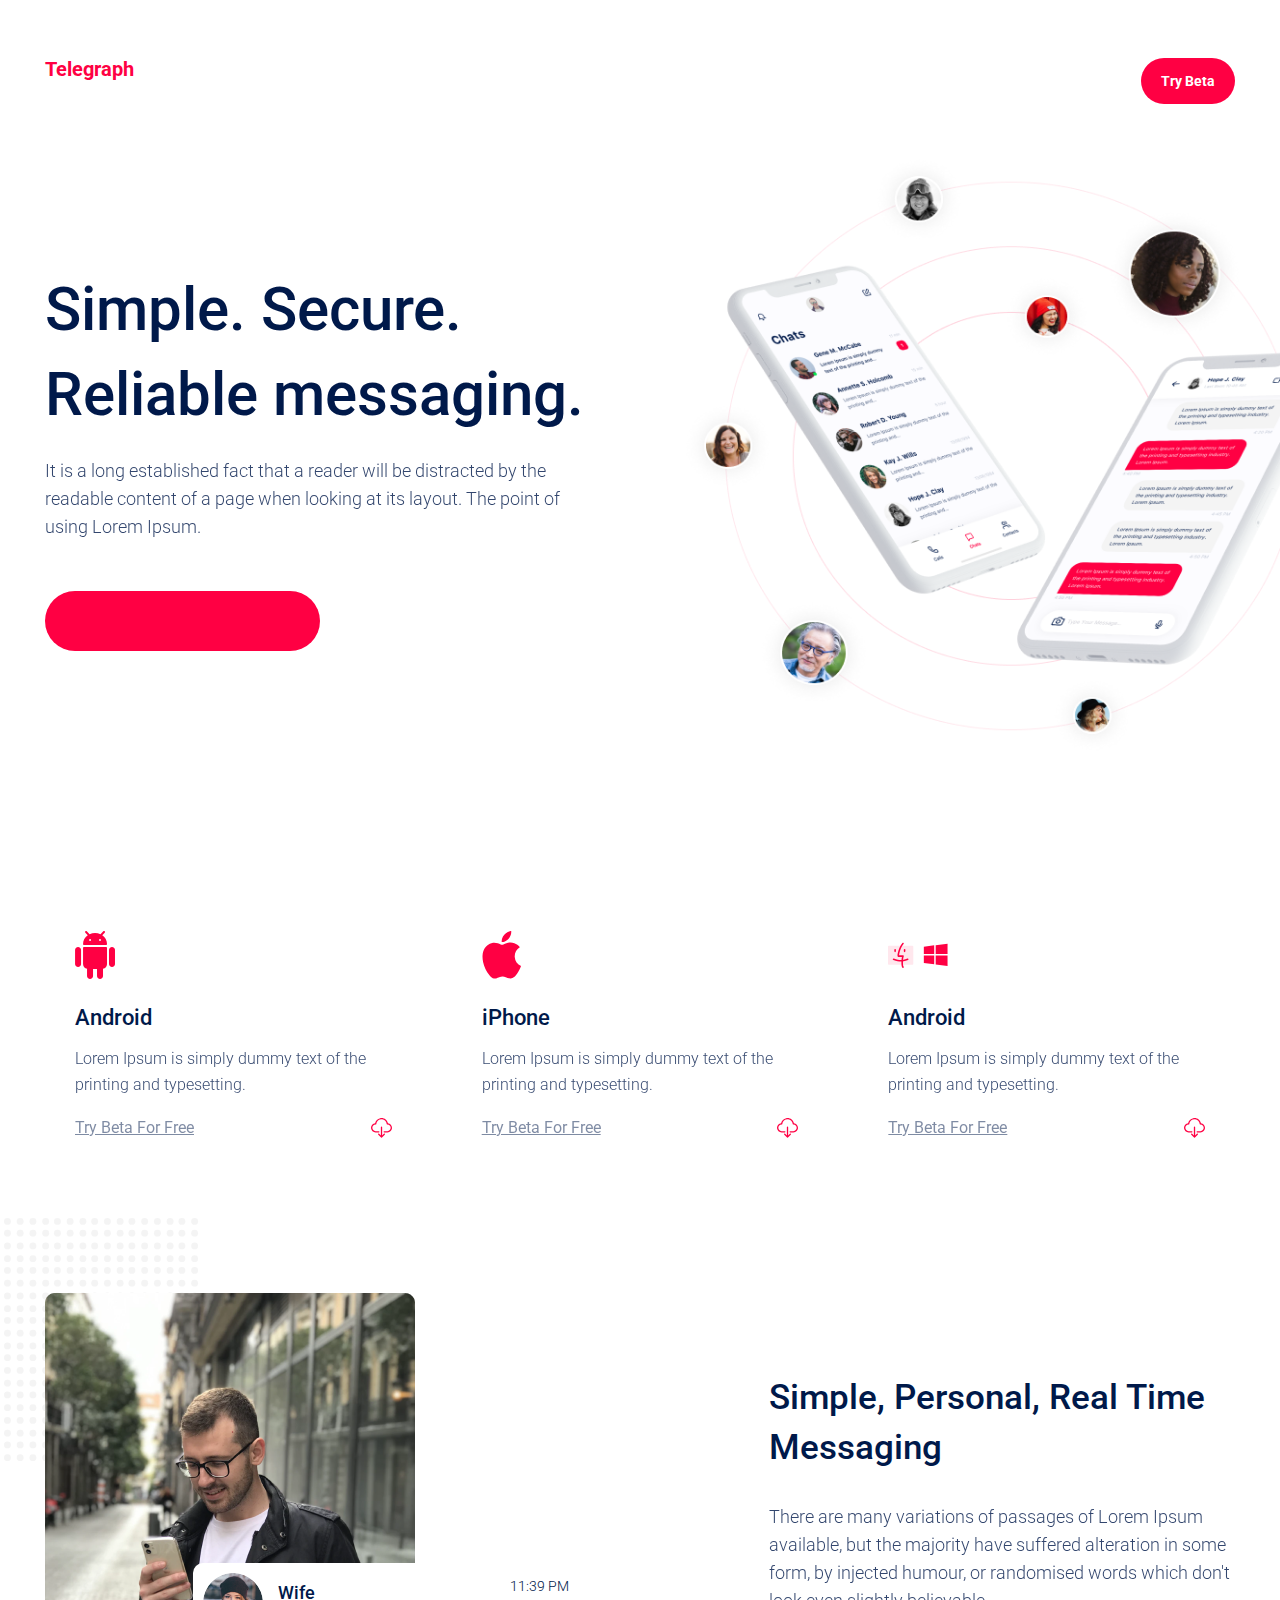
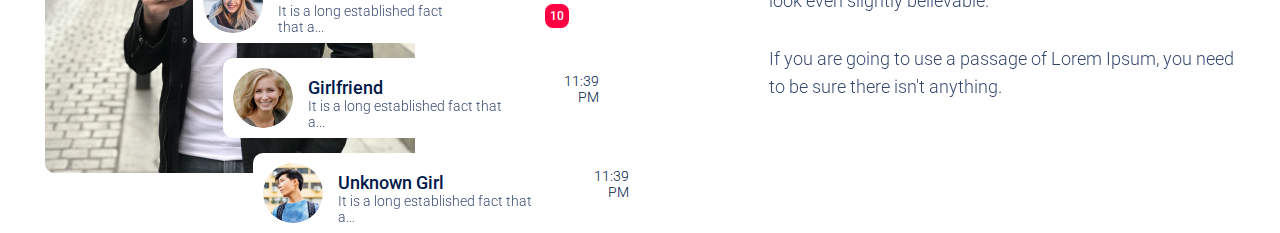
==== index.html @ 035121ef "add before img" ====
<!doctype html>
    <html>
    <head>
        <meta charset="utf-8">
        <title>Site</title>
        <link rel="preconnect" href="https://fonts.googleapis.com">
        <link rel="preconnect" href="https://fonts.gstatic.com" crossorigin>
        <link href="https://fonts.googleapis.com/css2?family=Roboto:wght@300;500&display=swap" rel="stylesheet">
        <link rel="stylesheet" href="style/menu.css">
    </head>
    <body>
        <header class="header">
            <div class="container">
                <div class="header__inner">
                    <div class="header__top">
                        <a class="header__link" href="#">
                            Telegraph
                        </a>
                        <a class="header__btn" href="#">
                            Try Beta
                        </a>
                    </div>
                    <div class="header__content">
                        <div class="header__text">
                            <h1 class="header__title">
                                Simple. Secure. 
                                Reliable messaging.
                            </h1>
                            <div class="header__subtitle">
                                It is a long established fact that a reader will be distracted by the readable content of a page when looking at its layout. The point of using Lorem Ipsum.
                            </div>
                            <div class="button">
                            <a class="button-btn" href="">
                                
                            </a>
                            </div>
                        </div>
                        <div class="header__image">
                            <img class="header__image-img" src="img/Group 6.png" alt="">
                        </div>
                    </div>
                </div>
            </div>
        </header>
        <div class="main">
            <div class="container">
                <div class="section">
                    <div class="items">
                        <div class="item">
                            <img class="item__icon" src="img/android.svg" alt="">
                            <div class="item__text">
                                <div class="item__title">
                                    Android
                                </div>
                                <div class="item__subtitle">
                                    Lorem Ipsum is simply dummy text of the printing and typesetting.
                                </div>
                                <div class="item__direction">
                                    <a class="item__link" href="">
                                        Try Beta For Free
                                    </a>
                                    <img class="item__direction-icon" src="img/download.svg" alt="">
                                </div>
                            </div>
                        </div>
                        <div class="item">
                            <img class="item__icon" src="img/Group 2.svg" alt="">
                            <div class="item__text">
                                <div class="item__title">
                                    iPhone
                                </div>
                                <div class="item__subtitle">
                                    Lorem Ipsum is simply dummy text of the printing and typesetting.
                                </div>
                                <div class="item__direction">
                                    <a class="item__link" href="">
                                        Try Beta For Free
                                    </a>
                                    <img class="item__direction-icon" src="img/download.svg" alt="">
                                </div>
                            </div>
                        </div>
                        <div class="item">
                            <img class="item__icon" src="img/brand.svg" alt="">
                            <div class="item__text">
                                <div class="item__title">
                                    Android
                                </div>
                                <div class="item__subtitle">
                                    Lorem Ipsum is simply dummy text of the printing and typesetting.
                                </div>
                                <div class="item__direction">
                                    <a class="item__link" href="">
                                        Try Beta For Free
                                    </a>
                                    <img class="item__direction-icon" src="img/download.svg" alt="">
                                </div>
                            </div>
                        </div>                    
                    </div>
                </div>
                <div class="seclion-2">
                    <div class="section-2__content">
                        <div class="section-2__image">
                            <img class="section-2__image-img" src="img/image.png" alt="">
                        </div>
                        <div class="section-2__messages">
                            <div class="message">
                                <div class="message__text">
                                    <img class="message__image-img" src="img/Rectangle.png" alt="">
                                    <div class="message__inner">
                                        <div class="message__title">
                                        Wife
                                        </div>
                                        <div class="message__subtitle">
                                            It is a long established fact that a...
                                        </div>
                                    </div>
                                </div>
                                <div class="message__info">
                                   <div class="message__time">
                                        11:39 PM
                                    </div>
                                    <div class="message__count">
                                        10
                                    </div>
                                </div>
                            </div>
                            <div class="message message__stairs">
                                <div class="message__text">
                                    <img class="message__image-img" src="img/Rectangle(2).png" alt="">
                                    <div class="message__inner">
                                        <div class="message__title">
                                        Girlfriend
                                        </div>
                                        <div class="message__subtitle">
                                            It is a long established fact that a...
                                        </div>
                                    </div>
                                </div>
                                <div class="message__info">
                                   <div class="message__time">
                                        11:39 PM
                                    </div>
                                </div>
                            </div>
                            <div class="message message__stairs-2x">
                                <div class="message__text">
                                    <img class="message__image-img" src="img/Rectangle (1).png" alt="">
                                    <div class="message__inner">
                                        <div class="message__title">
                                        Unknown Girl
                                        </div>
                                        <div class="message__subtitle">
                                            It is a long established fact that a…
                                        </div>
                                    </div>
                                </div>
                                <div class="message__info">
                                   <div class="message__time">
                                        11:39 PM
                                    </div>
                                </div>
                            </div>
                        </div>
                    </div>
                    <div class="section-2__text">
                        <div class="section-2__title">
                            Simple, Personal, Real Time Messaging
                        </div>
                        <div class="section-2__subtitle">
                            <div class="subtitle__paragraph">
                                There are many variations of passages of Lorem Ipsum available, but the majority have suffered alteration in some form, by injected humour, or randomised words which don't look even slightly believable.
                            </div>
                            <div class="subtitle__paragraph">
                            If you are going to use a passage of Lorem Ipsum, you need to be sure there isn't anything.
                            </div>
                        </div>
                    </div>
                </div>
            </div>
        </div>
    
    </body>
    </html>
---- style/menu.css ----
*,
*::after,
*::before{
	box-sizing: border-box;
	--pink: #FF0043;
}

html{
	background: #fff;
}

body{
	font-family: 'Roboto', sans-serif;
	color: #00194A;
	font-weight: 300;
	font-size: 18px;
	line-height: 28px;
}

a{
	text-decoration: none;
	color: inherit;
}

.container{
	max-width: 1190px;
	margin: auto;
}

.header{

}

.header__inner{

}

.header__top{
	display: flex;
	justify-content: space-between;
	padding-top: 50px;
	font-weight: 700;
}

.header__link{
	color: var(--pink);
	font-size: 20px;
	line-height: 23px;
}

.header__btn{
	padding: 15px 20px;
	background-color: var(--pink);
	border-radius: 23px;
	color: #FFFFFF;
	font-size: 14px;
	line-height: 16px;
}

.header__content{
	margin-top: 49px;
	display: flex;
	justify-content: space-between; 
}

.header__text{
	display: flex;
	justify-content: center;
	flex-direction: column;
	width: 552px;
}

.header__title{
	font-weight: 500;
	font-size: 60px;
	line-height: 85px;
	margin: 0;
}

.header__subtitle{
	margin-top: 20px;
	font-weight: 300;
	font-size: 18px;
	line-height: 28px;
	opacity: 0.8;
}

.button{
	margin-top: 50px;	
	width: 275px;
	height: 60px;
	padding: 20px 50px;
	background-color: var(--pink);
	border-radius: 30px;
	color: #FFFFFF;
	font-size: 16px;
	line-height: 19px;
}

.header__image{

}

.header__image-img{
	width: 655px;
	height: 604px;
	margin-right: -100px;

}

.section{
	margin-top: 130px;
}

.items{
	display: flex;
	justify-content: center;
}

.items{
	display: flex;
	justify-content: center;
}

/* таким чином ми можемо доступатись ко конкретного дочірнього елемента цього класу */
/* так як нам не треба шоб в третього був відступ справа бо цу спортить всю картину */
.items .item:nth-child(3){
	margin-right: 0px;
}

.item{
	margin-right: 30px;
	padding: 30px;
	background: #FFFFFF;
	border-radius: 10px;
	display: flex;
	flex-direction: column;
}

.item__icon{
	width: 60px;
	height: 60px;
}

.item__text{
	display: flex;
	flex-direction: column;
}

.item__title{
	margin-top: 20px;
	font-weight: 500;
	font-size: 22px;
	line-height: 26px;

}

.item__subtitle{
	font-weight: 300;
	font-size: 16px;
	line-height: 26px;
	margin-top: 15px;
	opacity: 0.8;
}

.item__direction{
	margin-top: 20px;
	display: flex;

	/* тут треба )*/
	justify-content: space-between;
}

.item__link{
	font-weight: normal;
	font-size: 16px;
	line-height: 19px;
	text-decoration-line: underline;
	opacity: 0.5;
}

.item__direction-icon{
	width: 21px;
	height: 20px;
}

.seclion-2{
	display: flex;
	justify-content: space-between;
	margin-top: 125px;

	/* нам не треба секцію пхати в ліво */
}

.section-2__content{

}

.section-2__image{
/* воно не повинно бути аполютне . то статична фотка відносно якої ми розставляємо крапочки і меседжі */
}
/* додав бефор */
.section-2__image::before{
	content: url('../img/Oval.svg');
    position: absolute;
    height: 250px;
    width: 250px;
    margin-top: -75px;
    margin-left: -90px;
    z-index: -1;
}

.section-2__image-img{
	height: 480px;
}

.section-2__messages{
	display: flex;
    flex-direction: column;
    justify-content: space-between;
	/* має бути абсолютне шоб ми могли поставити поверх тамтої фотки */
    position: absolute;
    margin-top: -218px;
    margin-left: 148px;
    height: 270px;
}

.message{
	display: flex;
	background: #FFFFFF;
	border-radius: 10px;
	width: 391px;
	height: 80px;
}

.message__text{
	display: flex;
	font-weight: 300;
	font-size: 14px;
	line-height: 16px;
}

.message__image-img{
	margin: 10px 0px 10px 10px;
	border-radius: 30px;
	height: 60px;
}

.message__inner{
	display: flex;
	flex-direction: column;
	justify-content: space-between;
	margin: 19px 19px 19px 15px;
}

.message__info{
	display: flex;
	flex-direction: column;
	justify-content: space-between;
	text-align: right;
	margin: 15px 15px 15px 0px;
	font-weight: 300;
	font-size: 14px;
	line-height: 16px;

}

.message__title{
	font-weight: 500;
	font-size: 18px;
	line-height: 21px;

}

.message__subtitle{
	opacity: 0.8;
}

.message__time{

}

.message__count{
	background: #FF0043;
	border-radius: 8px;
	font-weight: 500;
	font-size: 12px;
	line-height: 14px;
	text-align: center;
	color: #FFFFFF;
	padding: 5px;
	margin-left: 56px;
}

.section-2__text{
	display: flex;
	justify-content: center;
	flex-direction: column;
	/* для чого він ф так прікольно по центру ставиться */
	width: 466px;
}

.section-2__title{
	font-weight: 500;
	font-size: 35px;
	line-height: 50px;
}

.section-2__subtitle{
	display: flex;
	flex-direction: column;
	justify-content: space-between;
	font-weight: 300;
	font-size: 18px;
	line-height: 28px;
	opacity: 0.8;
}

.subtitle__paragraph{
	margin-top: 30px;
}

.message__stairs{
	margin-left: 30px;
}

.message__stairs-2x{
	margin-left: 60px;
}
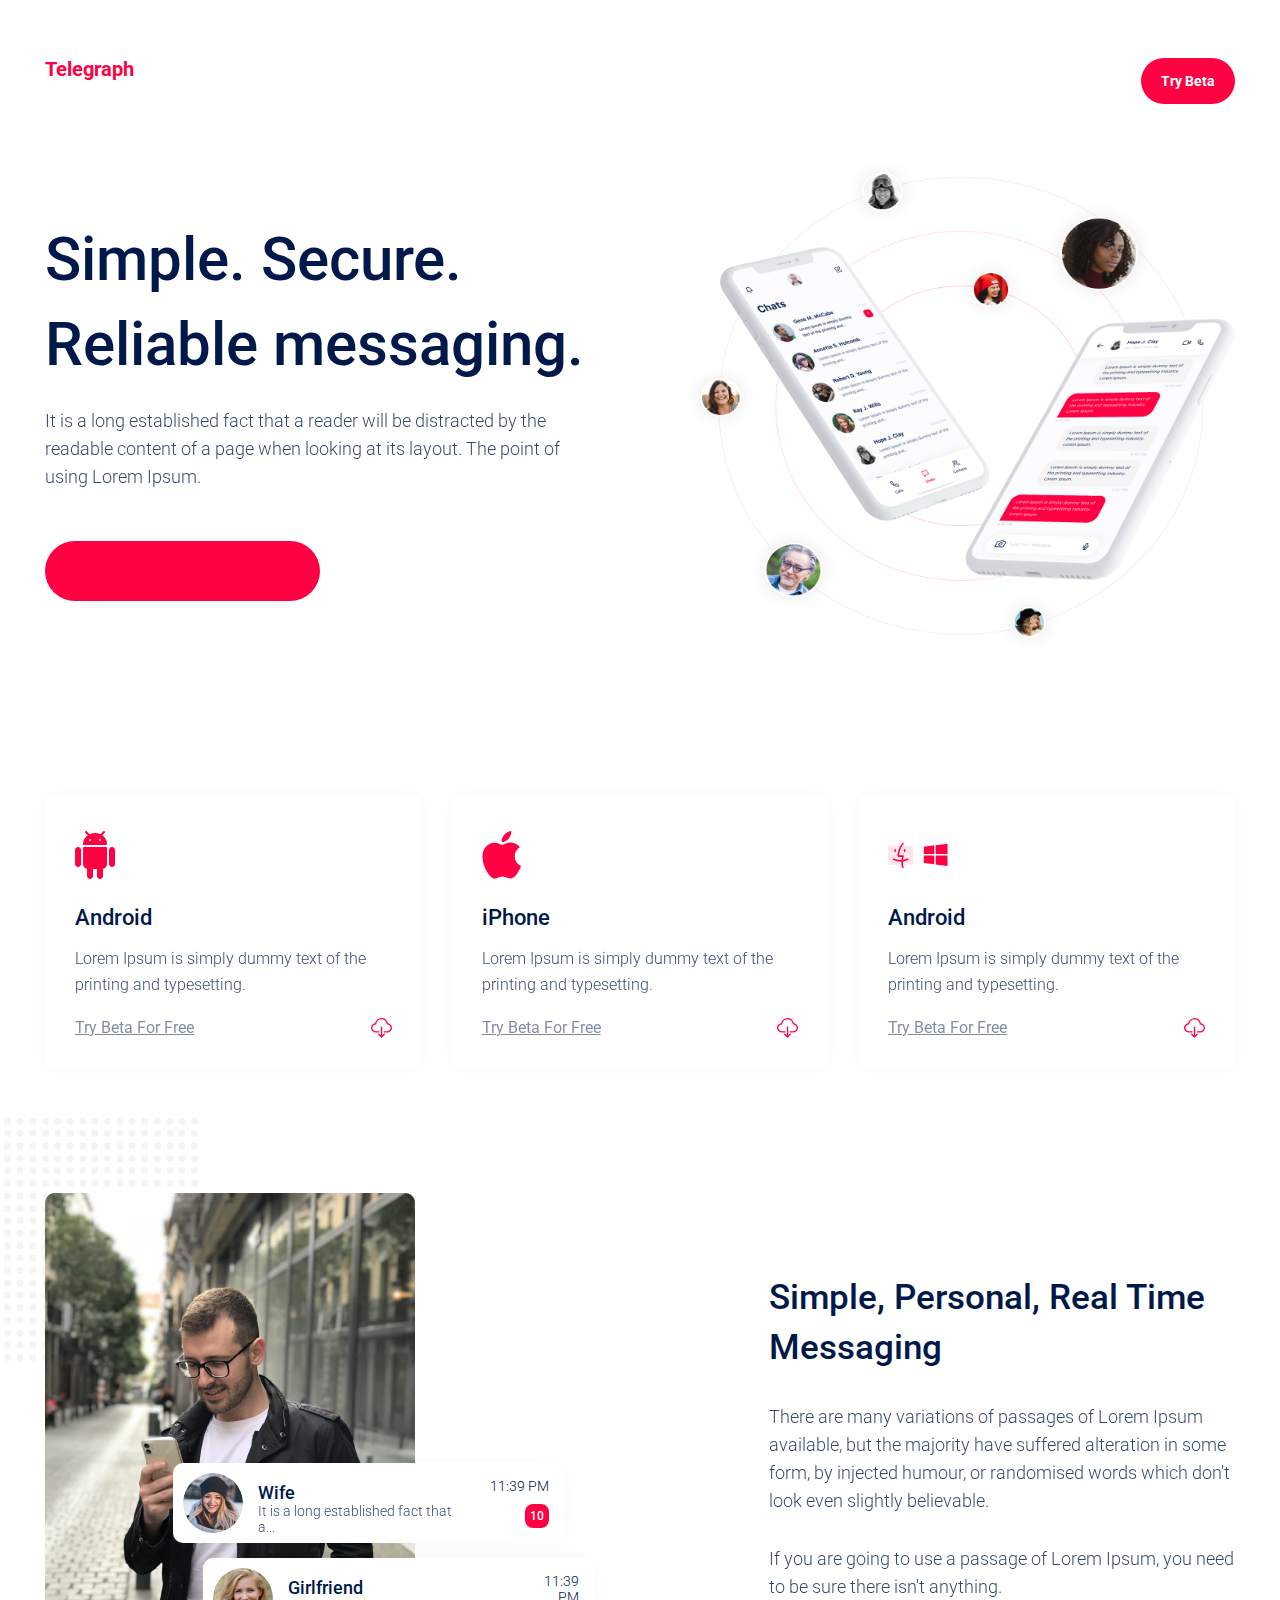
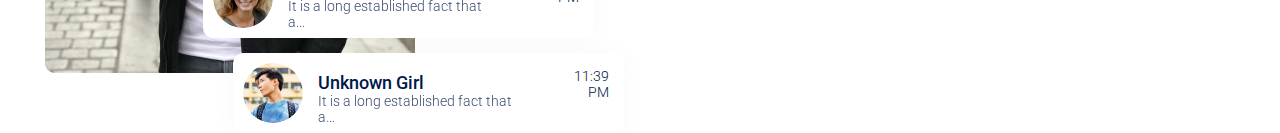
==== commit aa28946f: "fixed bugs" ====
--- a/index.html
+++ b/index.html
@@ -165,10 +165,10 @@
                         </div>
                     </div>
                     <div class="section-2__text">
-                        <div class="section-2__title">
+                        <div class="text__title">
                             Simple, Personal, Real Time Messaging
                         </div>
-                        <div class="section-2__subtitle">
+                        <div class="text__subtitle">
                             <div class="subtitle__paragraph">
                                 There are many variations of passages of Lorem Ipsum available, but the majority have suffered alteration in some form, by injected humour, or randomised words which don't look even slightly believable.
                             </div>
--- a/style/menu.css
+++ b/style/menu.css
@@ -102,9 +102,9 @@
 }
 
 .header__image-img{
-	width: 655px;
-	height: 604px;
-	margin-right: -100px;
+	width: 555px;
+	height: 504px;
+	/*margin-right: -100px;*/
 
 }
 
@@ -122,8 +122,6 @@
 	justify-content: center;
 }
 
-/* таким чином ми можемо доступатись ко конкретного дочірнього елемента цього класу */
-/* так як нам не треба шоб в третього був відступ справа бо цу спортить всю картину */
 .items .item:nth-child(3){
 	margin-right: 0px;
 }
@@ -135,6 +133,7 @@
 	border-radius: 10px;
 	display: flex;
 	flex-direction: column;
+	box-shadow: 0px 0px 25px rgba(0, 0, 0, 0.03);
 }
 
 .item__icon{
@@ -166,8 +165,6 @@
 .item__direction{
 	margin-top: 20px;
 	display: flex;
-
-	/* тут треба )*/
 	justify-content: space-between;
 }
 
@@ -188,8 +185,6 @@
 	display: flex;
 	justify-content: space-between;
 	margin-top: 125px;
-
-	/* нам не треба секцію пхати в ліво */
 }
 
 .section-2__content{
@@ -197,9 +192,9 @@
 }
 
 .section-2__image{
-/* воно не повинно бути аполютне . то статична фотка відносно якої ми розставляємо крапочки і меседжі */
-}
-/* додав бефор */
+
+}
+
 .section-2__image::before{
 	content: url('../img/Oval.svg');
     position: absolute;
@@ -218,10 +213,9 @@
 	display: flex;
     flex-direction: column;
     justify-content: space-between;
-	/* має бути абсолютне шоб ми могли поставити поверх тамтої фотки */
     position: absolute;
     margin-top: -218px;
-    margin-left: 148px;
+    margin-left: 128px;
     height: 270px;
 }
 
@@ -231,6 +225,7 @@
 	border-radius: 10px;
 	width: 391px;
 	height: 80px;
+	box-shadow: 0px 0px 25px rgba(0, 0, 0, 0.03);
 }
 
 .message__text{
@@ -289,24 +284,23 @@
 	text-align: center;
 	color: #FFFFFF;
 	padding: 5px;
-	margin-left: 56px;
+	margin-left: 36px;
 }
 
 .section-2__text{
 	display: flex;
 	justify-content: center;
 	flex-direction: column;
-	/* для чого він ф так прікольно по центру ставиться */
 	width: 466px;
 }
 
-.section-2__title{
+.text__title{
 	font-weight: 500;
 	font-size: 35px;
 	line-height: 50px;
 }
 
-.section-2__subtitle{
+.text__subtitle{
 	display: flex;
 	flex-direction: column;
 	justify-content: space-between;
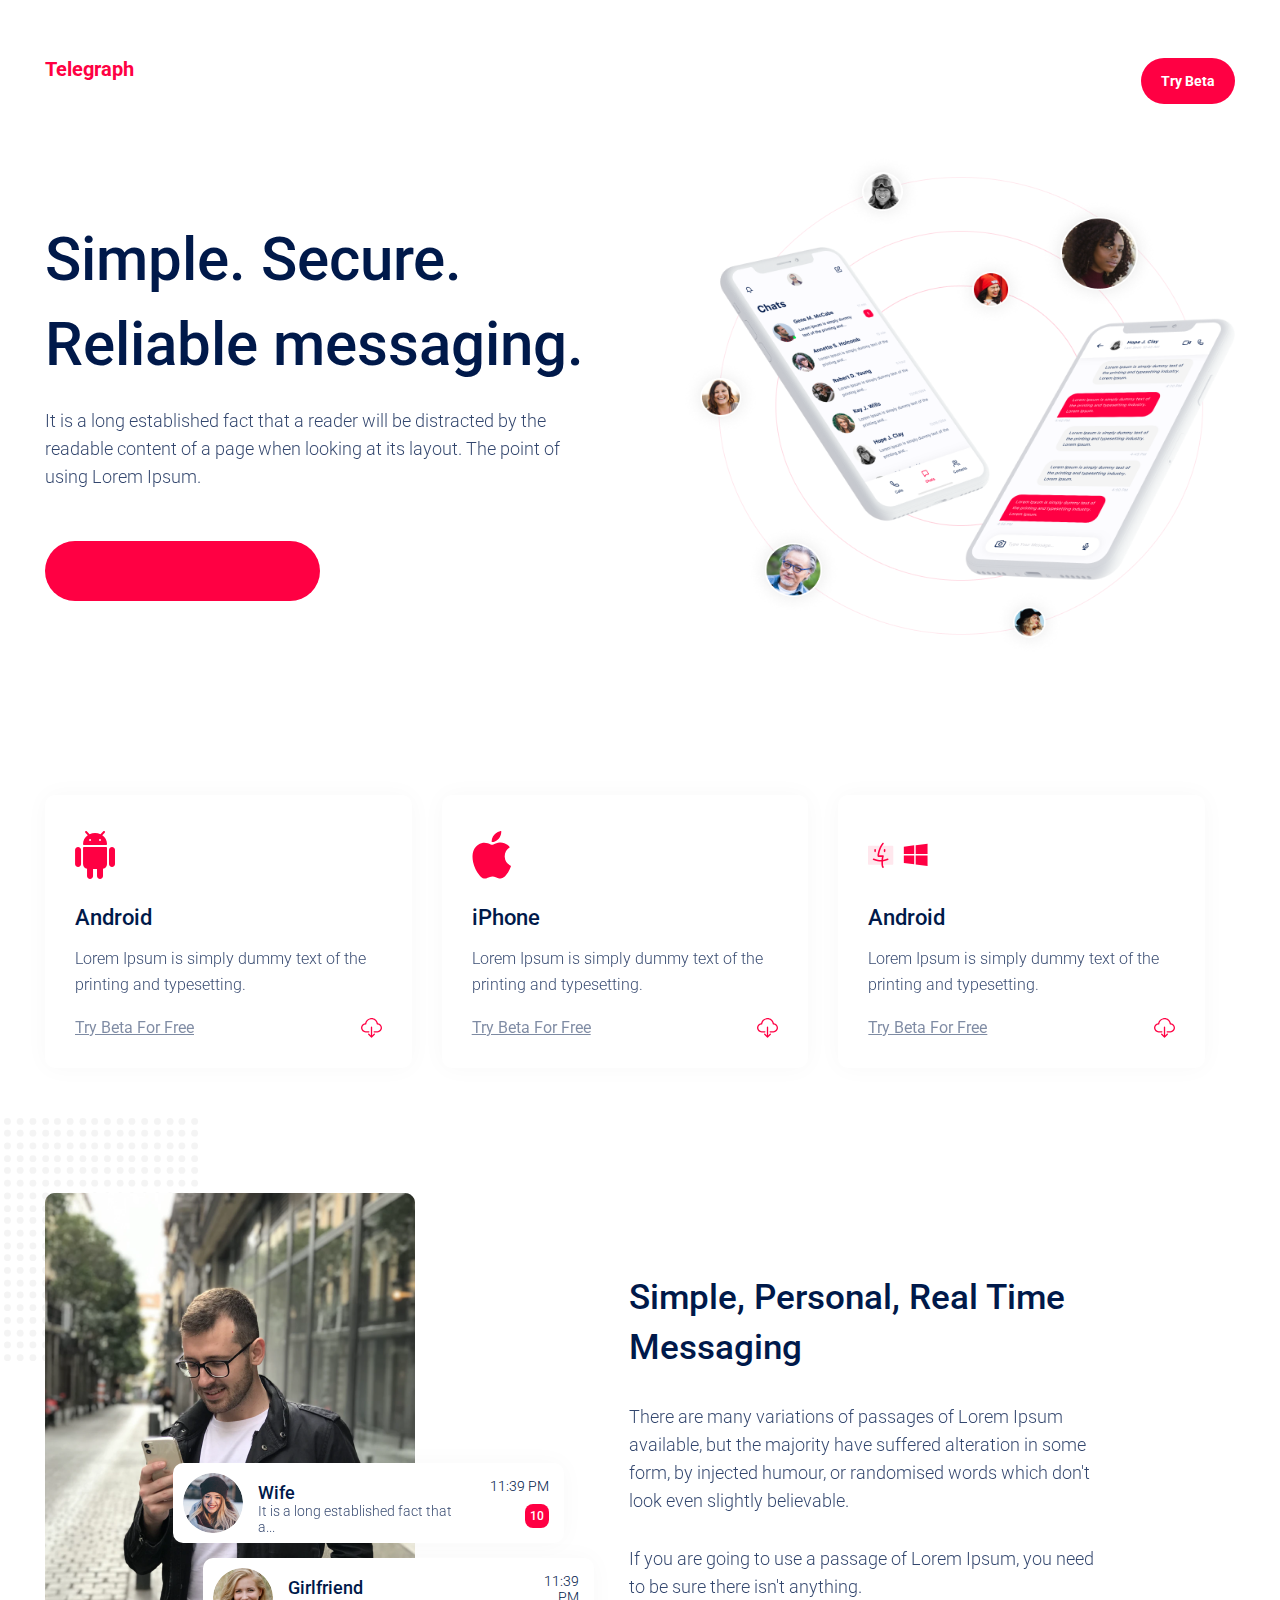
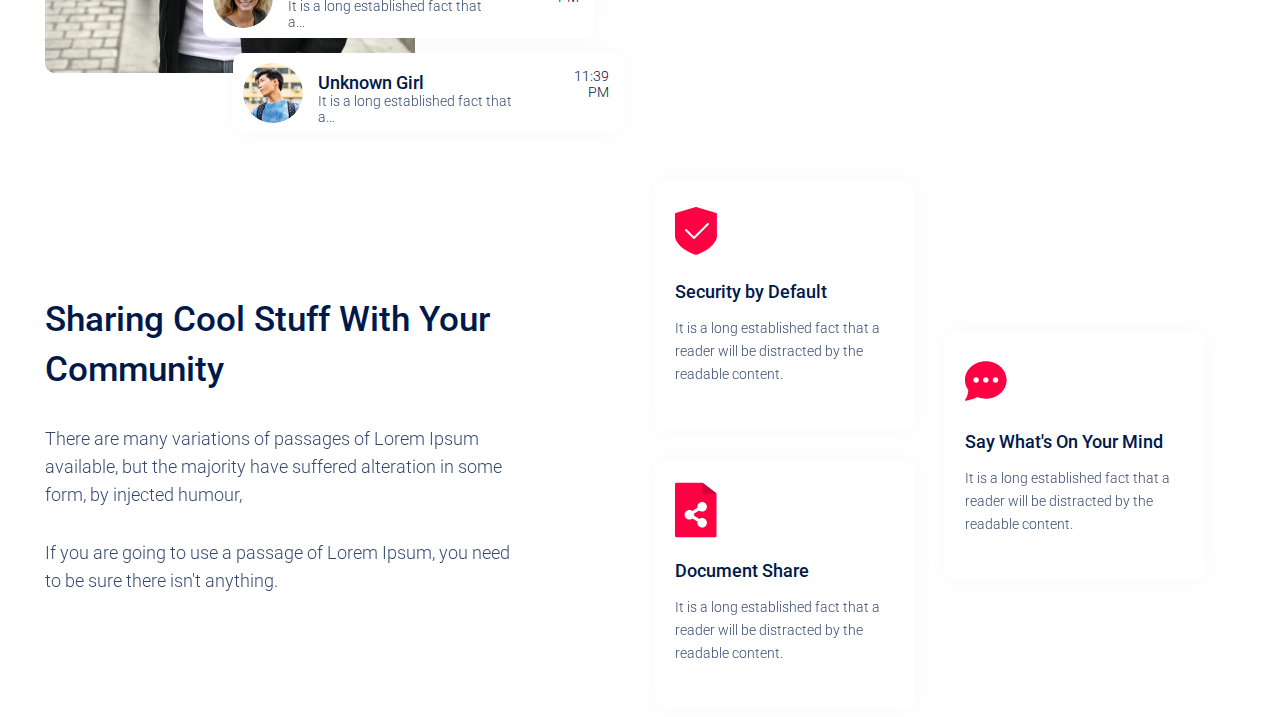
==== commit 644c61ef: "section numder three" ====
--- a/index.html
+++ b/index.html
@@ -45,7 +45,7 @@
         <div class="main">
             <div class="container">
                 <div class="section">
-                    <div class="items">
+                    <div class="section__items">
                         <div class="item">
                             <img class="item__icon" src="img/android.svg" alt="">
                             <div class="item__text">
@@ -164,7 +164,7 @@
                             </div>
                         </div>
                     </div>
-                    <div class="section-2__text">
+                    <div class="section__text">
                         <div class="text__title">
                             Simple, Personal, Real Time Messaging
                         </div>
@@ -174,6 +174,58 @@
                             </div>
                             <div class="subtitle__paragraph">
                             If you are going to use a passage of Lorem Ipsum, you need to be sure there isn't anything.
+                            </div>
+                        </div>
+                    </div>
+                </div>
+                <div class="section-3">
+                    <div class="section__text">
+                        <div class="text__title">
+                            Sharing Cool Stuff With Your Community
+                        </div>
+                        <div class="text__subtitle">
+                            <div class="subtitle__paragraph">
+                                There are many variations of passages of Lorem Ipsum available, but the majority have suffered alteration in some form, by injected humour,
+                            </div>
+                            <div class="subtitle__paragraph">
+                            If you are going to use a passage of Lorem Ipsum, you need to be sure there isn't anything.
+                            </div>
+                        </div>                    
+                    </div>
+                    <div class="section-3__content">
+                        <div class="section-3__items">
+                            <div class="item content__item">
+                                <img class="item__icon content__icon" src="img/shield.svg" alt="">
+                                <div class="item__text">
+                                    <div class="item__title content__item-title">
+                                        Security by Default
+                                    </div>
+                                    <div class="item__subtitle content__item-subtitle">
+                                        It is a long established fact that a reader will be distracted by the readable content.
+                                    </div>
+                                </div>
+                            </div>
+                            <div class="item content__item">
+                                <img class="item__icon content__icon" src="img/comment.svg" alt="">
+                                <div class="item__text">
+                                    <div class="item__title content__item-title">
+                                        Say What's On Your Mind
+                                    </div>
+                                    <div class="item__subtitle content__item-subtitle">
+                                        It is a long established fact that a reader will be distracted by the readable content.
+                                    </div>
+                                </div>
+                            </div> 
+                            <div class="item content__item">
+                                <img class="item__icon content__icon" src="img/share.svg" alt="">
+                                <div class="item__text">
+                                    <div class="item__title content__item-title">
+                                        Document Share
+                                    </div>
+                                    <div class="item__subtitle content__item-subtitle">
+                                        It is a long established fact that a reader will be distracted by the readable content.
+                                    </div>
+                                </div>
                             </div>
                         </div>
                     </div>
--- a/style/menu.css
+++ b/style/menu.css
@@ -112,17 +112,19 @@
 	margin-top: 130px;
 }
 
-.items{
-	display: flex;
-	justify-content: center;
-}
-
-.items{
-	display: flex;
-	justify-content: center;
-}
-
-.items .item:nth-child(3){
+.section__items{
+	display: flex;
+	justify-content: center;
+}
+
+.section__items{
+	display: flex;
+	justify-content: center;
+}
+
+/* таким чином ми можемо доступатись ко конкретного дочірнього елемента цього класу */
+/* так як нам не треба шоб в третього був відступ справа бо цу спортить всю картину */
+.section__items .section__item:nth-child(3){
 	margin-right: 0px;
 }
 
@@ -165,6 +167,8 @@
 .item__direction{
 	margin-top: 20px;
 	display: flex;
+
+	/* тут треба )*/
 	justify-content: space-between;
 }
 
@@ -185,6 +189,9 @@
 	display: flex;
 	justify-content: space-between;
 	margin-top: 125px;
+	max-width: 1050px;
+
+	/* нам не треба секцію пхати в ліво */
 }
 
 .section-2__content{
@@ -192,9 +199,9 @@
 }
 
 .section-2__image{
-
-}
-
+/* воно не повинно бути аполютне . то статична фотка відносно якої ми розставляємо крапочки і меседжі */
+}
+/* додав бефор */
 .section-2__image::before{
 	content: url('../img/Oval.svg');
     position: absolute;
@@ -213,10 +220,12 @@
 	display: flex;
     flex-direction: column;
     justify-content: space-between;
+	/* має бути абсолютне шоб ми могли поставити поверх тамтої фотки */
     position: absolute;
     margin-top: -218px;
     margin-left: 128px;
     height: 270px;
+    margin-right: 15px;
 }
 
 .message{
@@ -287,7 +296,7 @@
 	margin-left: 36px;
 }
 
-.section-2__text{
+.section__text{
 	display: flex;
 	justify-content: center;
 	flex-direction: column;
@@ -320,4 +329,56 @@
 
 .message__stairs-2x{
 	margin-left: 60px;
-}+}
+
+.section-3{
+	margin-top: 100px;
+	display: flex;
+	justify-content: space-between;
+}
+
+.section-3__content{
+	padding: 0px;
+}
+
+.content__item{
+	width: 260px;
+	padding: 20px;
+	height: 249px;
+}
+
+.content__item-subtitle{
+	font-weight: 300;
+	font-size: 14px;
+	line-height: 23px;
+}
+
+.content__item-title{
+	font-weight: 500;
+	font-size: 18px;
+	line-height: 21px;
+}
+
+.content__icon{
+	width: 42px;
+}
+
+.section-3__items{
+    display: flex;
+    flex-wrap: wrap;
+    width: 580px;
+
+}
+
+.last__item{
+	justify-content: center;
+	height: 239px;
+}
+
+.section-3__items .content__item:nth-child(2){
+margin-top: 150px;
+}
+
+.section-3__items .content__item:nth-child(3){
+margin-top: -120px;
+}
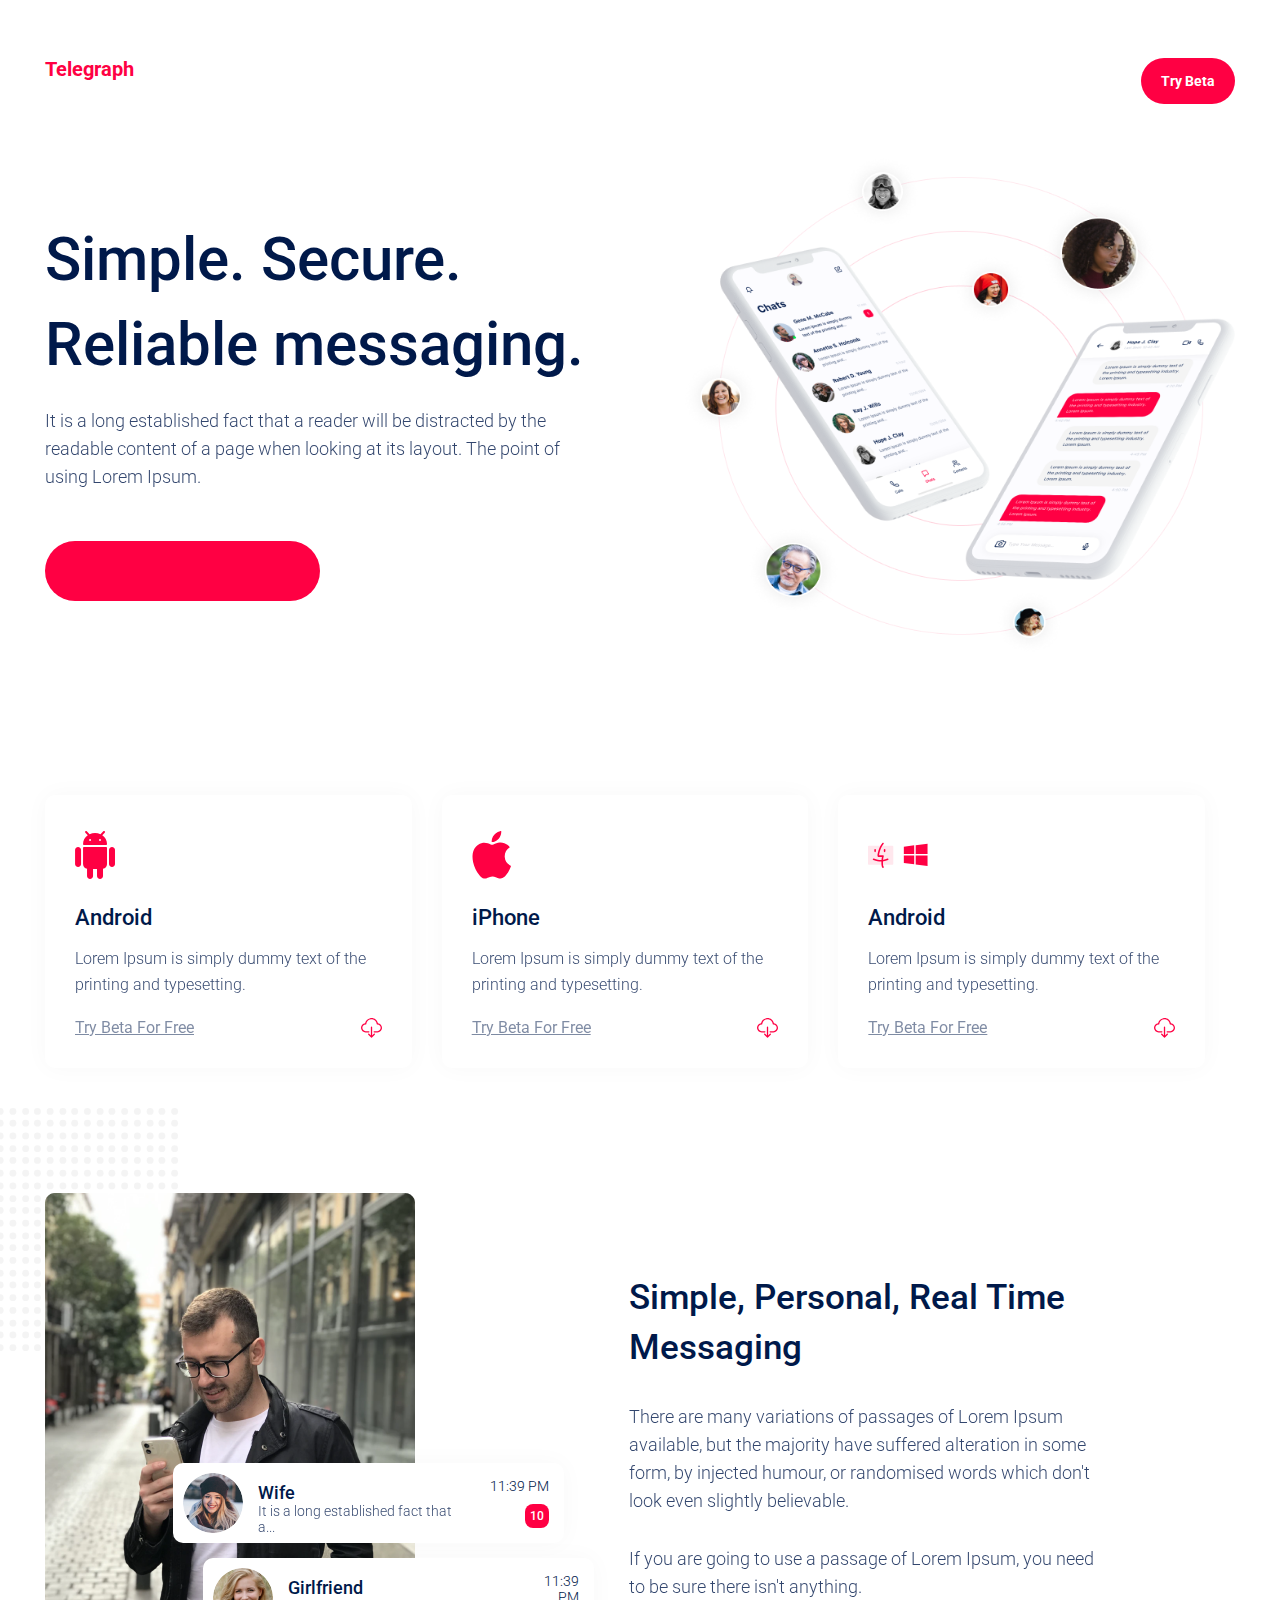
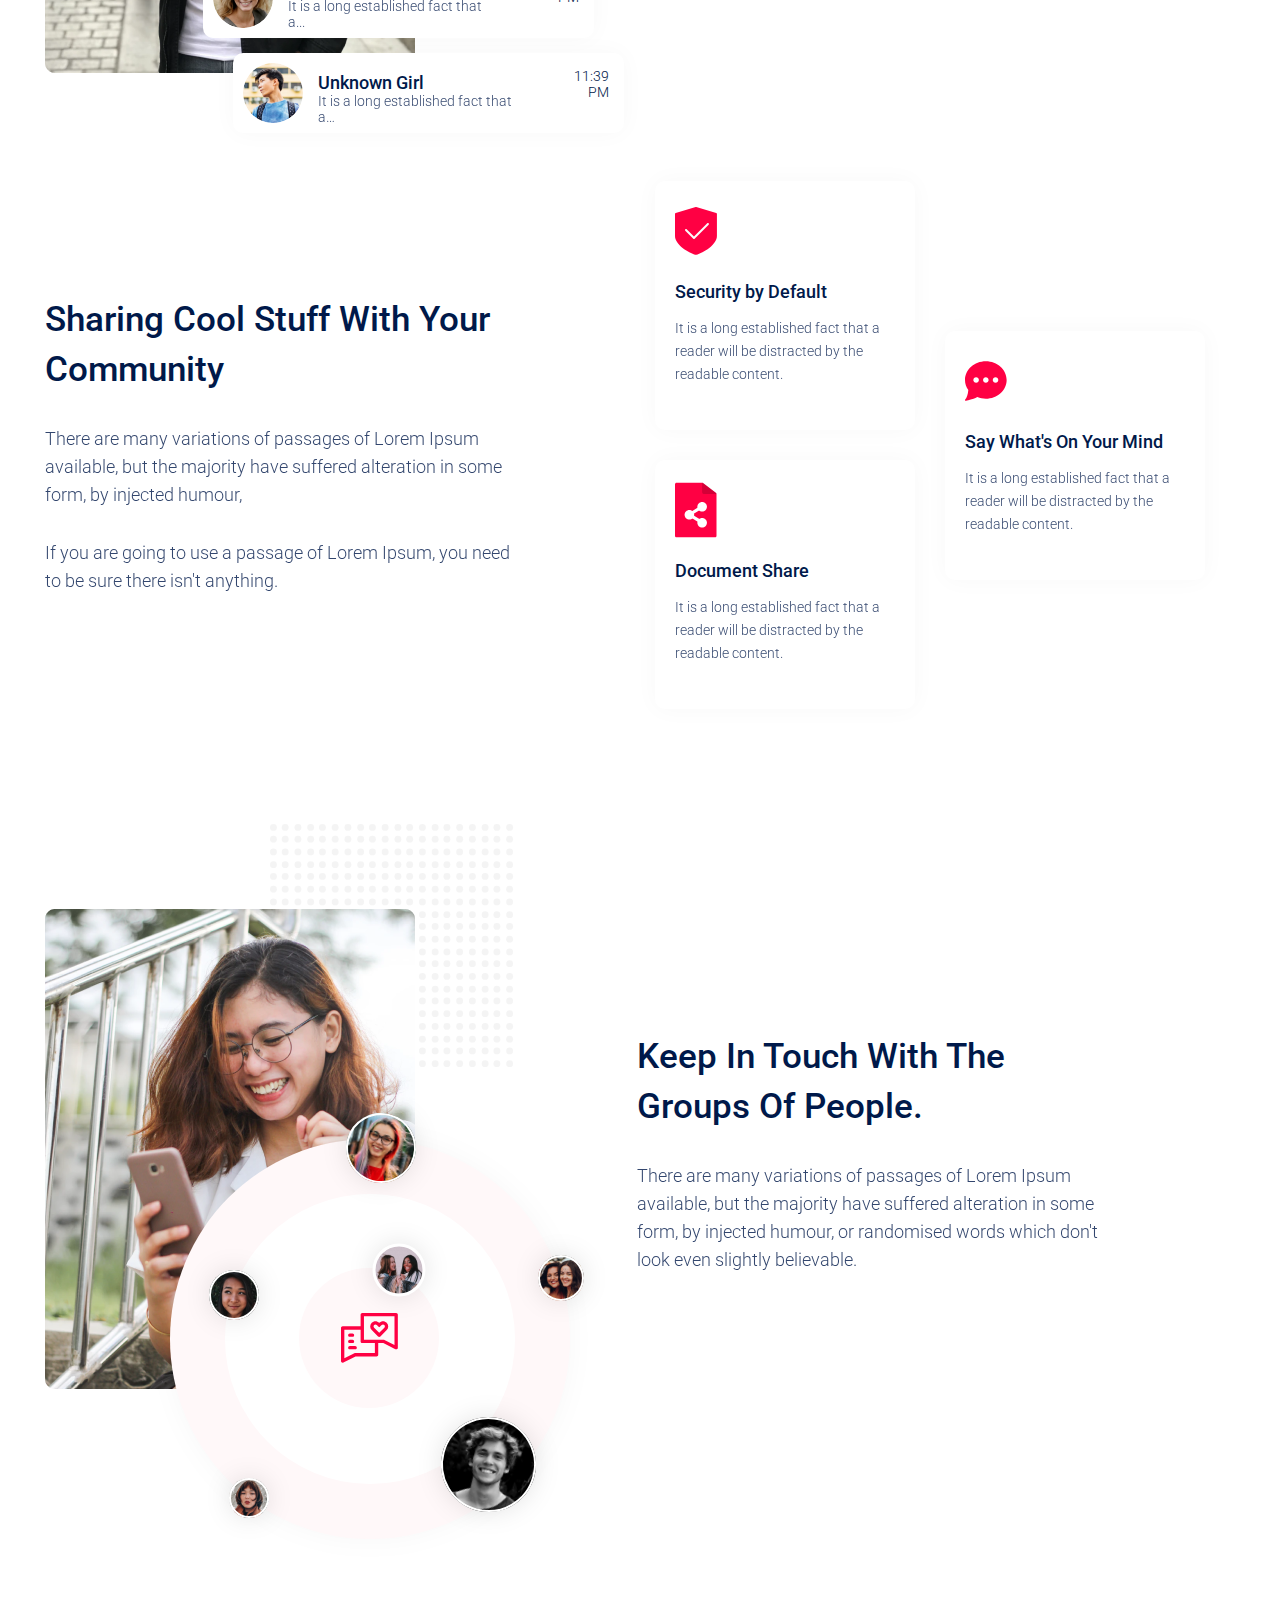
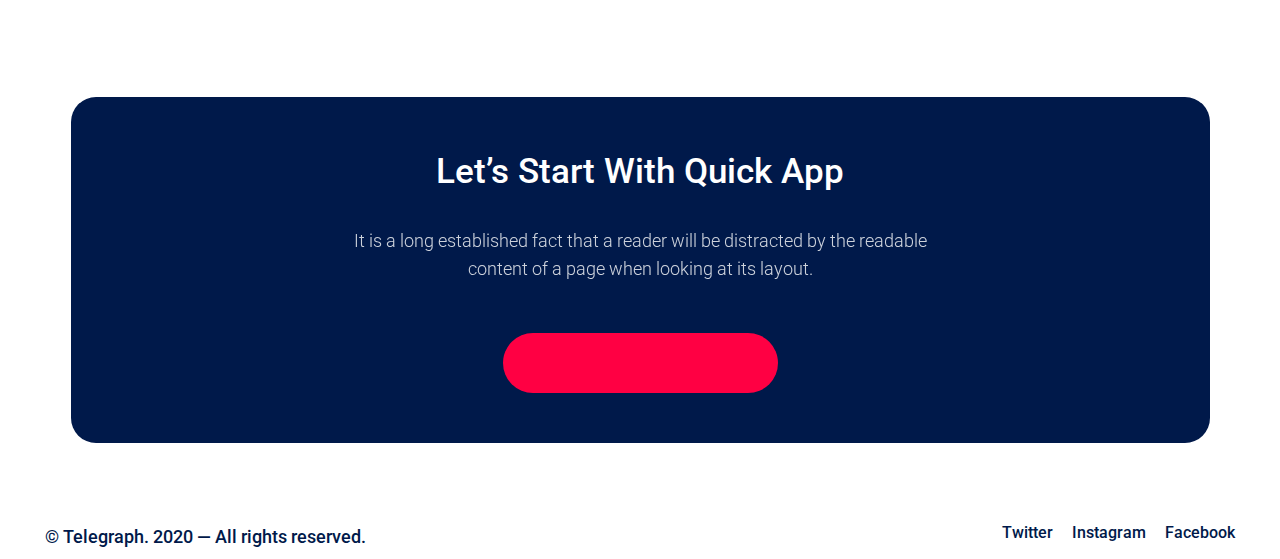
==== commit b7db96d9: "the end =)" ====
--- a/index.html
+++ b/index.html
@@ -102,7 +102,7 @@
                 <div class="seclion-2">
                     <div class="section-2__content">
                         <div class="section-2__image">
-                            <img class="section-2__image-img" src="img/image.png" alt="">
+                            <img class="section__image-img" src="img/image.png" alt="">
                         </div>
                         <div class="section-2__messages">
                             <div class="message">
@@ -230,8 +230,55 @@
                         </div>
                     </div>
                 </div>
+                <div class="section-4">
+                    <div class="section-4__content">
+                        <div class="section-4__image">
+                            <img class="section__image-img" src="img/image_section-4.png" alt="">
+                        </div>
+                        <div class="section-4__image-circle">
+                            <img class="section-4__image-circle-img" src="img/circle.svg" alt="">
+                        </div>                    
+                    </div>
+                    <div class="section__text">
+                        <div class="text__title">
+                            Keep In Touch With The Groups Of People.
+                        </div>
+                        <div class="text__subtitle subtitle__paragraph">
+                            There are many variations of passages of Lorem Ipsum available, but the majority have suffered alteration in some form, by injected humour, or randomised words which don't look even slightly believable.
+                        </div>
+                    </div>                    
+                </div> 
+                <footer class="footer">
+                    <div class="footer__content">
+                        <div class="section__text footer__text">
+                            <div class="text__title">
+                                Let’s Start With Quick App
+                            </div>
+                            <div class="text__subtitle subtitle__paragraph">
+                                It is a long established fact that a reader will be distracted by the readable content of a page when looking at its layout.
+                            </div>
+                        </div>
+                        <div class="footer__btn button">
+                            <a class="button-btn" href="">
+                                
+                            </a>
+                            </div>                    
+                        </div>
+                    <div class="footer__contacts">
+                        <div class="contacts__links">
+                            <a class="contact__link" href="#" >
+                                © Telegraph. 2020 — All rights reserved.
+                            </a>
+                        </div>
+
+                        <ul class="network__links">
+                            <li class="network__link"><a href="#">Twitter</a></li>
+                            <li class="network__link"><a href="#">Instagram</a></li>
+                            <li class="network__link"><a href="#">Facebook</a></li>
+                        </ul>
+                    </div>
+                </footer>           
             </div>
         </div>
-    
     </body>
     </html>--- a/style/menu.css
+++ b/style/menu.css
@@ -104,8 +104,6 @@
 .header__image-img{
 	width: 555px;
 	height: 504px;
-	/*margin-right: -100px;*/
-
 }
 
 .section{
@@ -122,8 +120,6 @@
 	justify-content: center;
 }
 
-/* таким чином ми можемо доступатись ко конкретного дочірнього елемента цього класу */
-/* так як нам не треба шоб в третього був відступ справа бо цу спортить всю картину */
 .section__items .section__item:nth-child(3){
 	margin-right: 0px;
 }
@@ -167,8 +163,6 @@
 .item__direction{
 	margin-top: 20px;
 	display: flex;
-
-	/* тут треба )*/
 	justify-content: space-between;
 }
 
@@ -190,8 +184,6 @@
 	justify-content: space-between;
 	margin-top: 125px;
 	max-width: 1050px;
-
-	/* нам не треба секцію пхати в ліво */
 }
 
 .section-2__content{
@@ -199,20 +191,18 @@
 }
 
 .section-2__image{
-/* воно не повинно бути аполютне . то статична фотка відносно якої ми розставляємо крапочки і меседжі */
-}
-/* додав бефор */
+}
 .section-2__image::before{
 	content: url('../img/Oval.svg');
     position: absolute;
     height: 250px;
     width: 250px;
-    margin-top: -75px;
-    margin-left: -90px;
+    margin-top: -85px;
+    margin-left: -110px;
     z-index: -1;
 }
 
-.section-2__image-img{
+.section__image-img{
 	height: 480px;
 }
 
@@ -220,7 +210,6 @@
 	display: flex;
     flex-direction: column;
     justify-content: space-between;
-	/* має бути абсолютне шоб ми могли поставити поверх тамтої фотки */
     position: absolute;
     margin-top: -218px;
     margin-left: 128px;
@@ -382,3 +371,84 @@
 .section-3__items .content__item:nth-child(3){
 margin-top: -120px;
 }
+
+.section-4{
+	display: flex;
+	justify-content: space-between;
+	margin-top: 200px;
+	max-width: 1058px;
+}
+
+.section-4__image::after{
+	content: url('../img/Oval.svg');
+    position: absolute;
+    height: 250px;
+    width: 250px;
+    margin-top: -85px;
+    margin-left: -145px;
+    z-index: -1;
+}
+
+.section-4__image-circle{
+	position: absolute;
+	margin-top: -310px;
+
+}
+
+.section-4__image-circle-img{
+		margin-left: 100px;
+}
+
+.footer{
+	margin-top: 300px;
+}
+
+.footer__content{
+	background-color: currentColor;
+	border-radius: 25px;
+	padding: 50px 280px;
+	width: 1139px;
+	margin: auto;
+}
+
+.footer__text{
+	color: #FFFFFF;
+	text-align: center;
+    width: auto;
+
+}
+
+.footer__btn{
+	justify-content: center;
+	margin: auto;
+	margin-top: 50px;
+
+}
+
+.footer__contacts{
+	display: flex;
+	justify-content: space-between;
+	margin-top: 80px;
+	font-weight: 500;
+
+
+}
+
+.contact__link{
+	font-size: 18px;
+	line-height: 21px;
+}
+
+.network__links{
+	display: flex;
+	width: 273px;
+	justify-content: space-between;
+	list-style-type: none;
+	font-size: 16px;
+	line-height: 19px;
+	margin: initial;
+}
+
+.network__link{
+
+}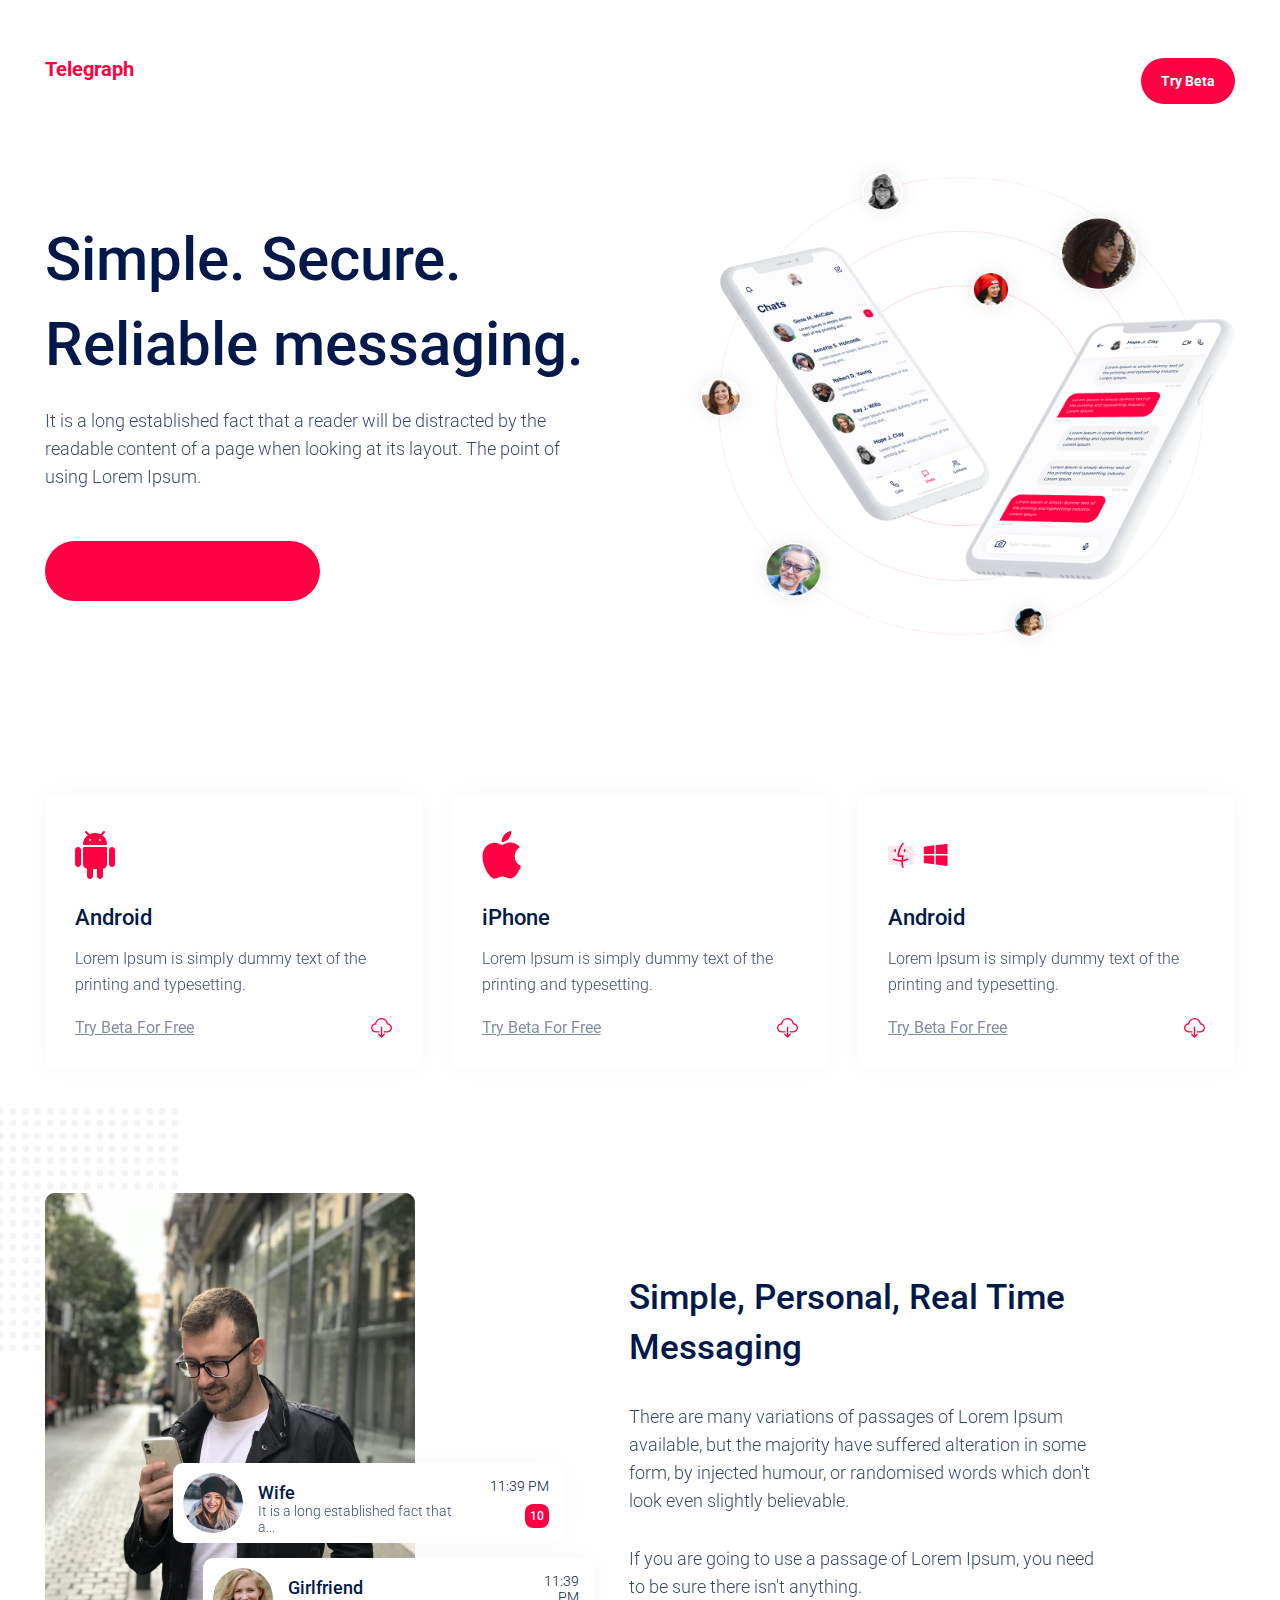
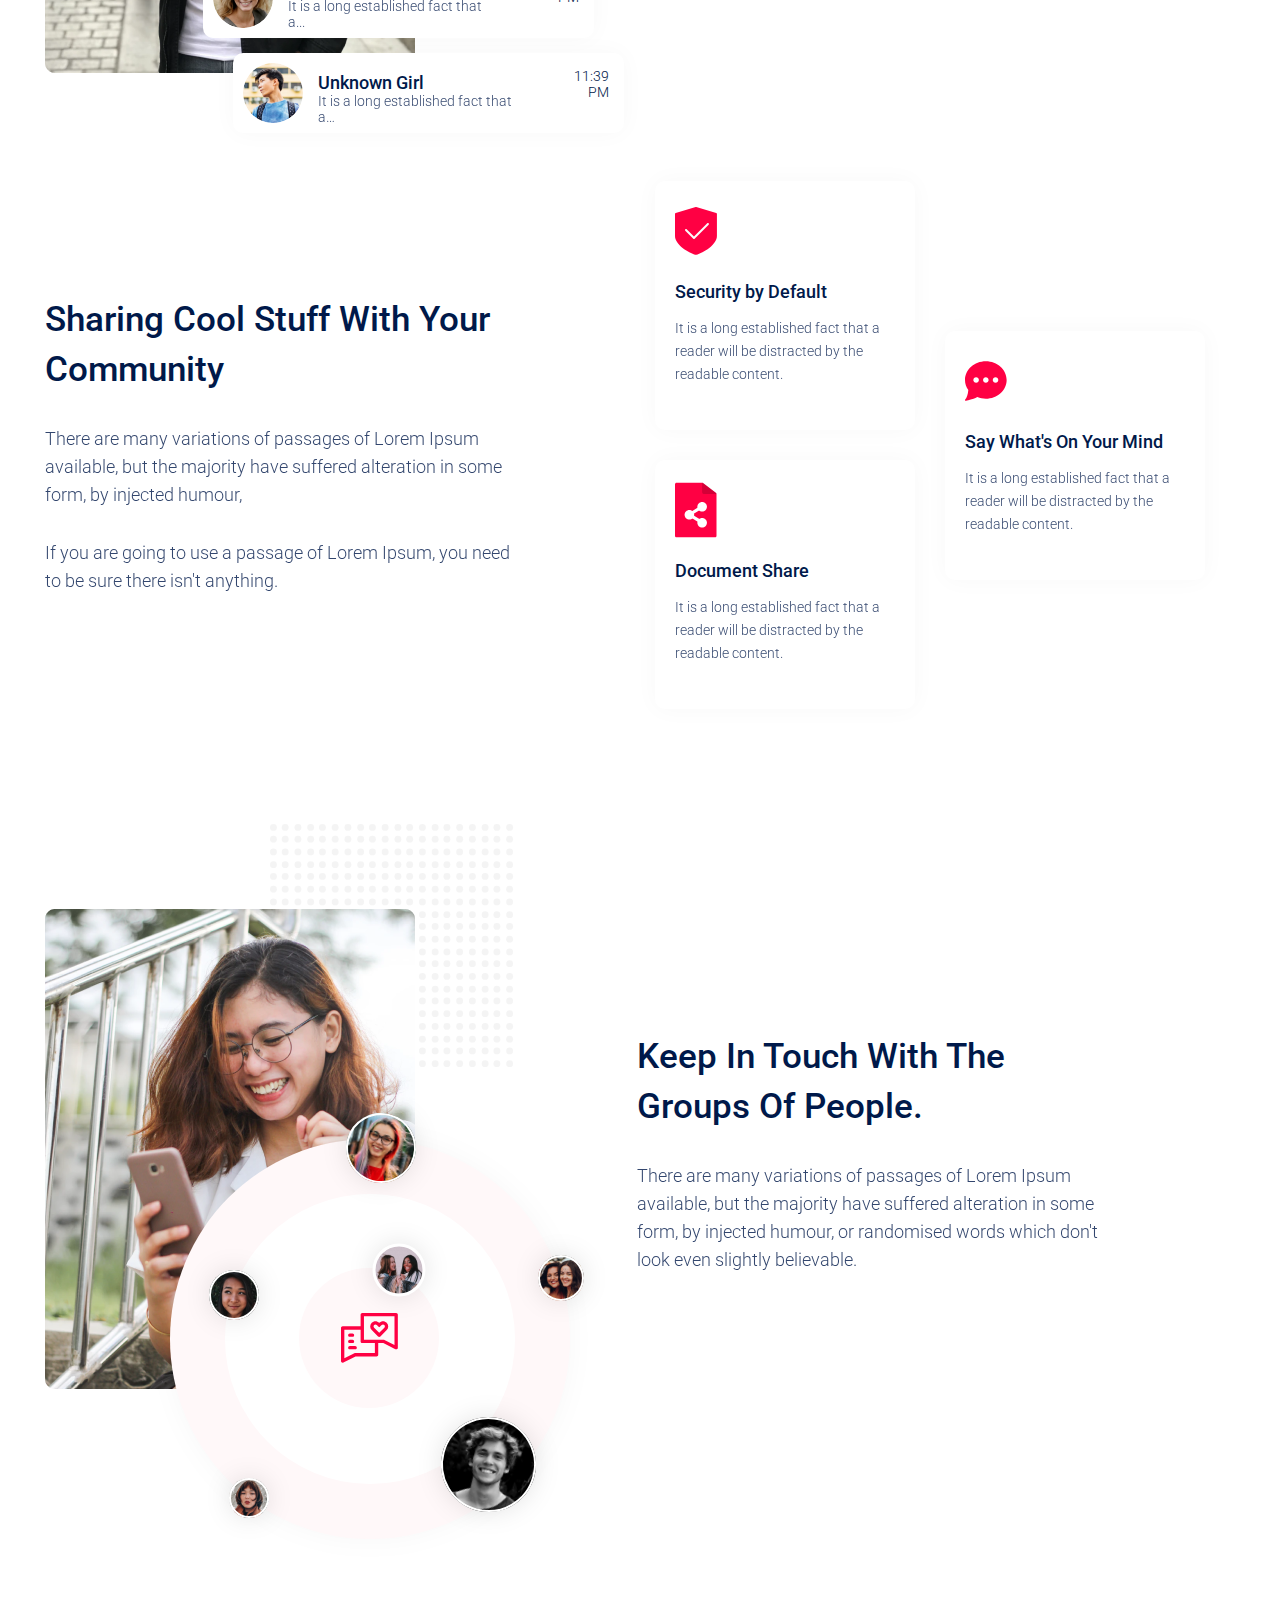
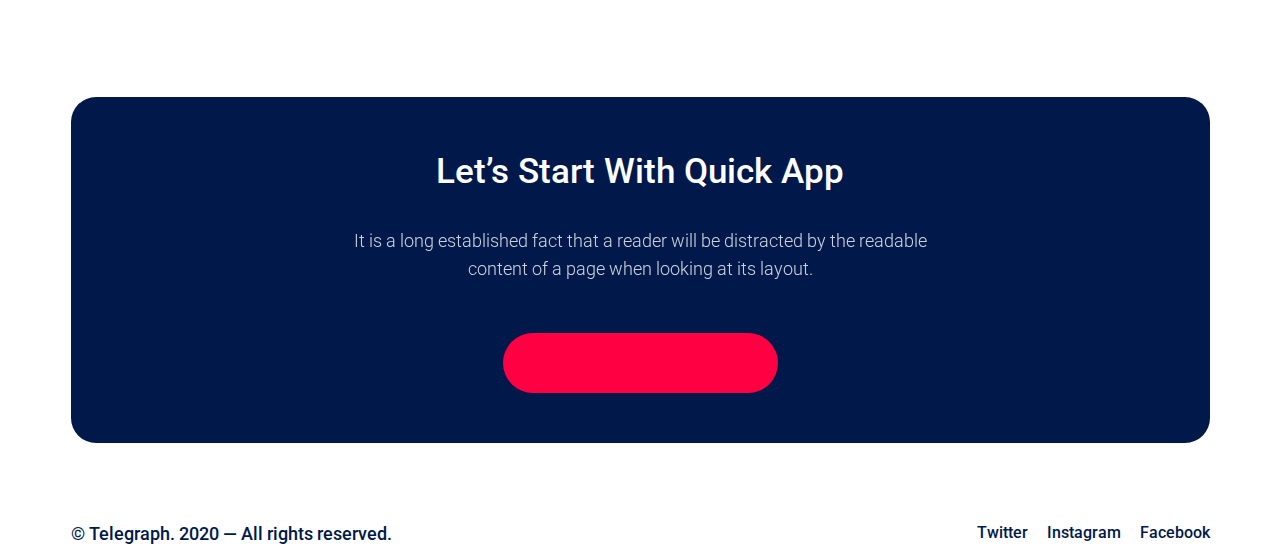
==== commit 86e9b8ca: "fix bugs" ====
--- a/index.html
+++ b/index.html
@@ -247,38 +247,40 @@
                             There are many variations of passages of Lorem Ipsum available, but the majority have suffered alteration in some form, by injected humour, or randomised words which don't look even slightly believable.
                         </div>
                     </div>                    
-                </div> 
-                <footer class="footer">
-                    <div class="footer__content">
-                        <div class="section__text footer__text">
-                            <div class="text__title">
-                                Let’s Start With Quick App
-                            </div>
-                            <div class="text__subtitle subtitle__paragraph">
-                                It is a long established fact that a reader will be distracted by the readable content of a page when looking at its layout.
-                            </div>
-                        </div>
-                        <div class="footer__btn button">
-                            <a class="button-btn" href="">
-                                
-                            </a>
-                            </div>                    
-                        </div>
-                    <div class="footer__contacts">
-                        <div class="contacts__links">
-                            <a class="contact__link" href="#" >
-                                © Telegraph. 2020 — All rights reserved.
-                            </a>
-                        </div>
-
-                        <ul class="network__links">
-                            <li class="network__link"><a href="#">Twitter</a></li>
-                            <li class="network__link"><a href="#">Instagram</a></li>
-                            <li class="network__link"><a href="#">Facebook</a></li>
-                        </ul>
-                    </div>
-                </footer>           
+                </div>          
             </div>
         </div>
+        <div class="container-2">
+        <footer class="footer">
+            <div class="footer__content">
+                <div class="section__text footer__text">
+                    <div class="text__title">
+                        Let’s Start With Quick App
+                    </div>
+                    <div class="text__subtitle subtitle__paragraph">
+                        It is a long established fact that a reader will be distracted by the readable content of a page when looking at its layout.
+                    </div>
+                </div>
+                <div class="footer__btn button">
+                    <a class="button-btn" href="">
+                        
+                    </a>
+                    </div>                    
+                </div>
+            <div class="footer__contacts">
+                <div class="contacts__links">
+                    <div class="contact__link">
+                        © Telegraph. 2020 — All rights reserved.
+                    </div>
+                </div>
+
+                <ul class="network__links">
+                    <li class="network__link"><a href="#">Twitter</a></li>
+                    <li class="network__link"><a href="#">Instagram</a></li>
+                    <li class="network__link"><a href="#">Facebook</a></li>
+                </ul>
+            </div>
+        </footer>        
+    </div>      
     </body>
-    </html>+</html>--- a/style/menu.css
+++ b/style/menu.css
@@ -115,14 +115,14 @@
 	justify-content: center;
 }
 
-.section__items{
-	display: flex;
-	justify-content: center;
-}
-
-.section__items .section__item:nth-child(3){
+.item:nth-child(3){
 	margin-right: 0px;
 }
+
+.section-3__items .item:nth-child(2){
+	margin-right: 0px;
+}
+
 
 .item{
 	margin-right: 30px;
@@ -401,14 +401,14 @@
 
 .footer{
 	margin-top: 300px;
+
 }
 
 .footer__content{
 	background-color: currentColor;
 	border-radius: 25px;
 	padding: 50px 280px;
-	width: 1139px;
-	margin: auto;
+
 }
 
 .footer__text{
@@ -451,4 +451,9 @@
 
 .network__link{
 
+}
+
+.container-2{
+		width: 1139px;
+	margin: auto;
 }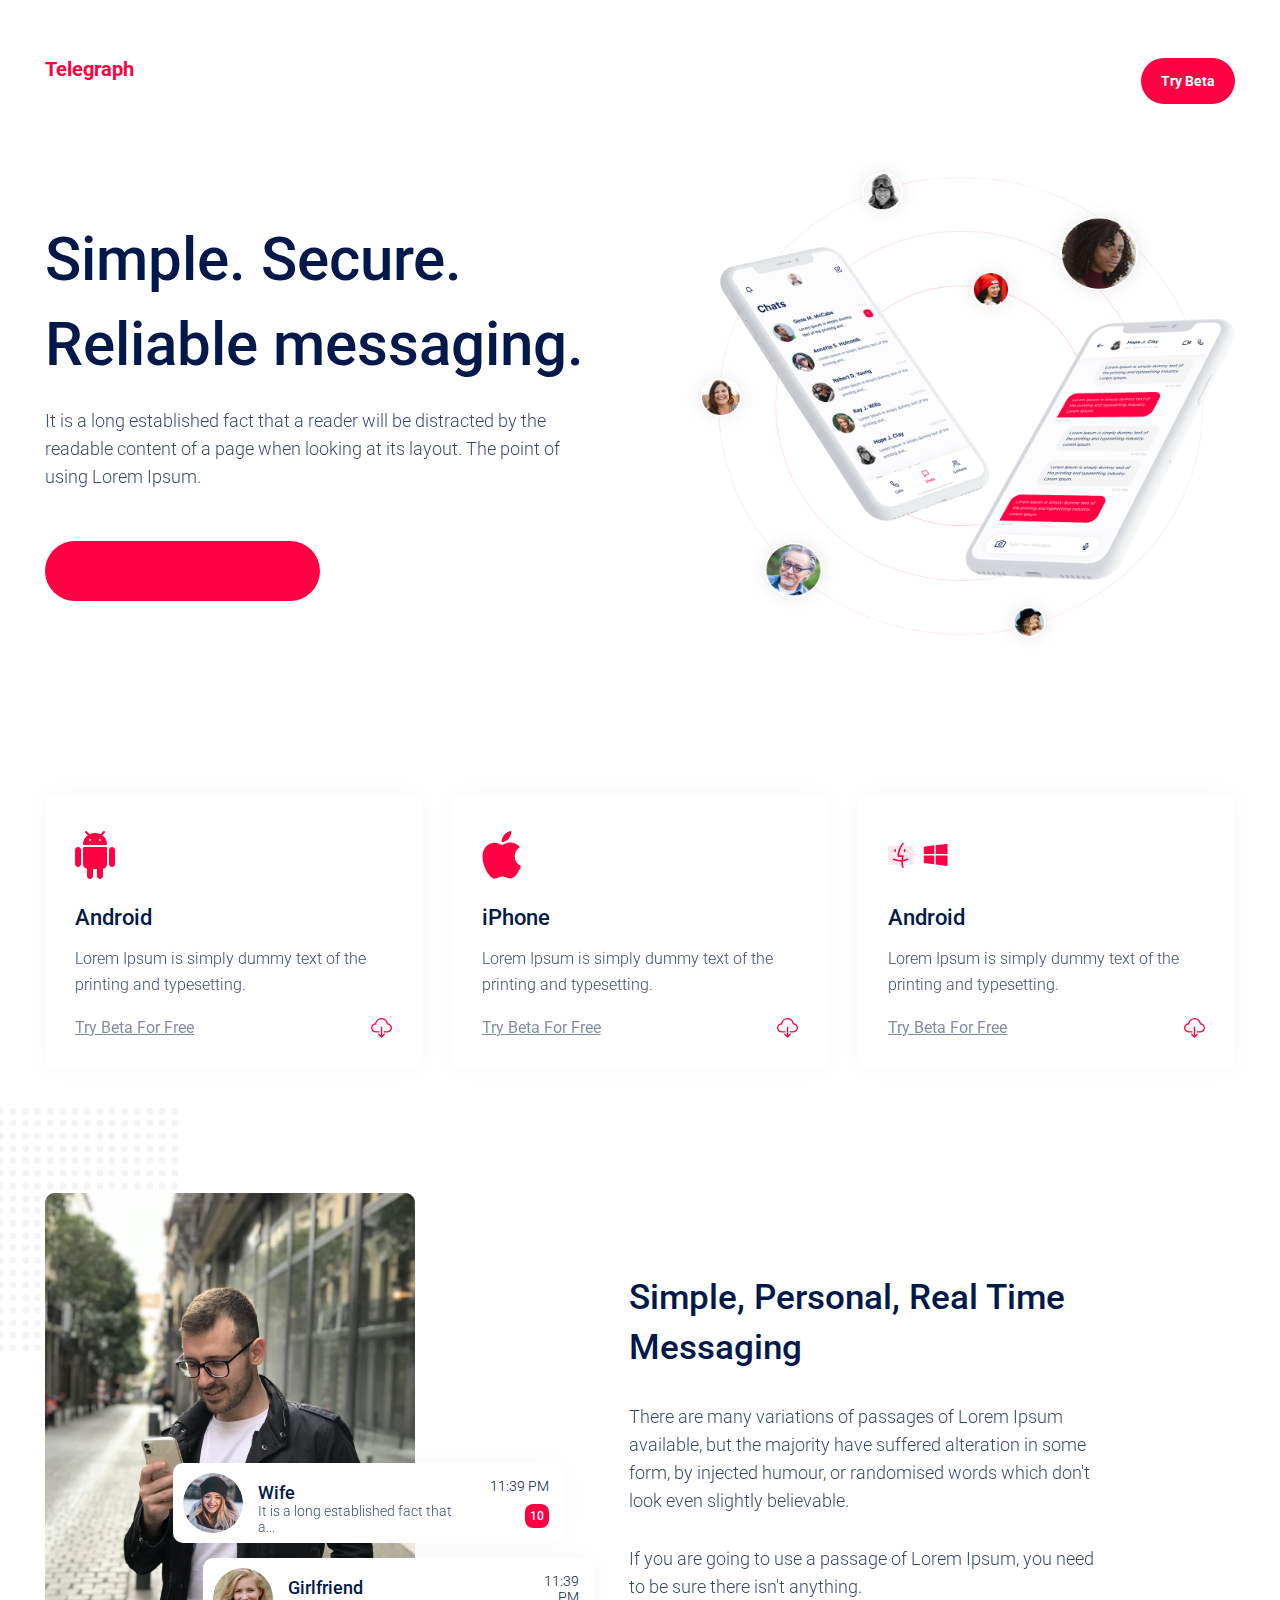
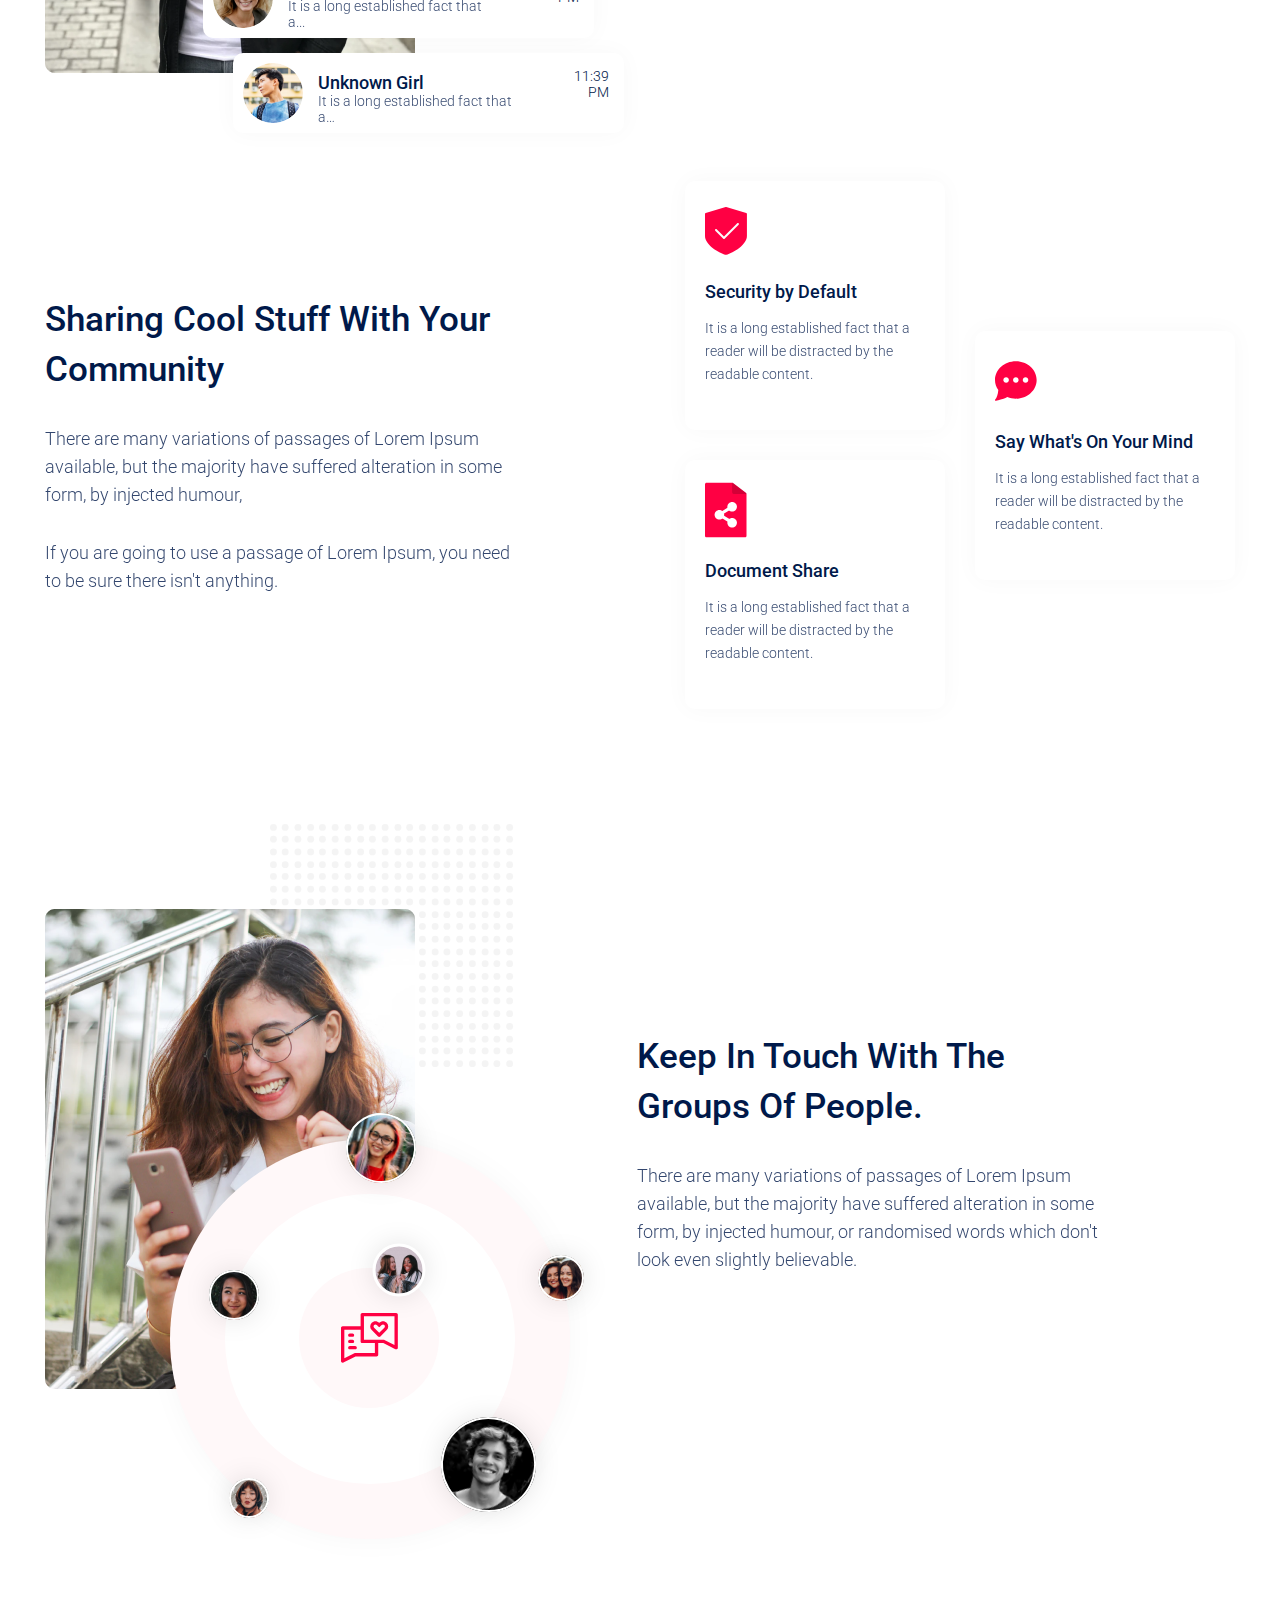
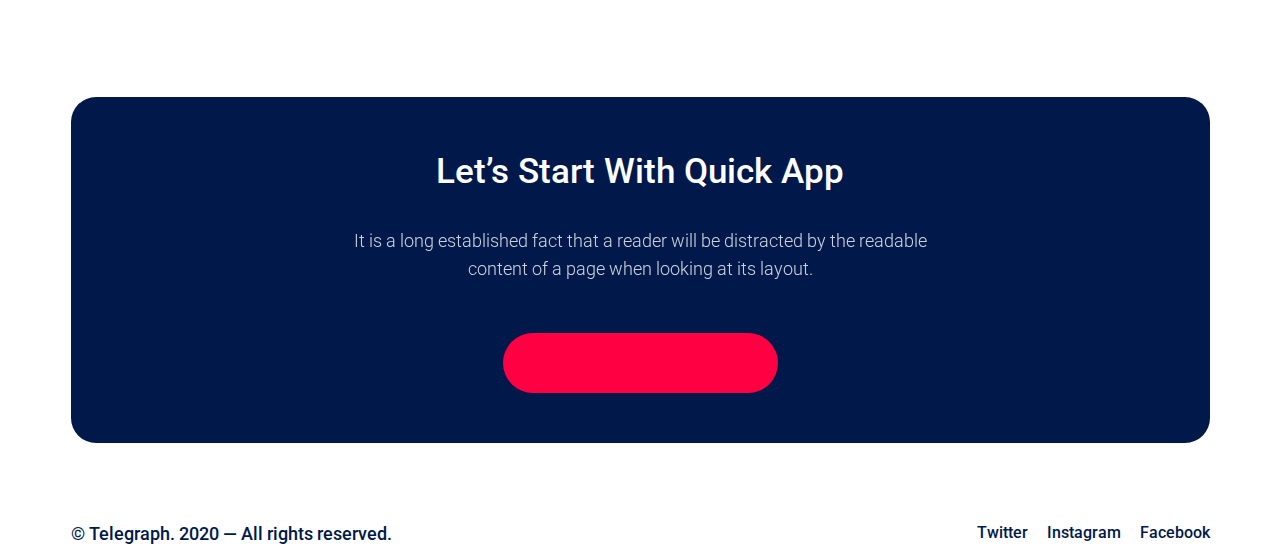
==== commit 17646863: "fix" ====
--- a/index.html
+++ b/index.html
@@ -283,4 +283,4 @@
         </footer>        
     </div>      
     </body>
-</html>+</html>
--- a/style/menu.css
+++ b/style/menu.css
@@ -355,7 +355,7 @@
 .section-3__items{
     display: flex;
     flex-wrap: wrap;
-    width: 580px;
+    width: 550px;
 
 }
 
@@ -365,11 +365,11 @@
 }
 
 .section-3__items .content__item:nth-child(2){
-margin-top: 150px;
+	margin-top: 150px;
 }
 
 .section-3__items .content__item:nth-child(3){
-margin-top: -120px;
+	margin-top: -120px;
 }
 
 .section-4{
@@ -396,7 +396,7 @@
 }
 
 .section-4__image-circle-img{
-		margin-left: 100px;
+	margin-left: 100px;
 }
 
 .footer{
@@ -454,6 +454,6 @@
 }
 
 .container-2{
-		width: 1139px;
+	width: 1139px;
 	margin: auto;
-}+}
